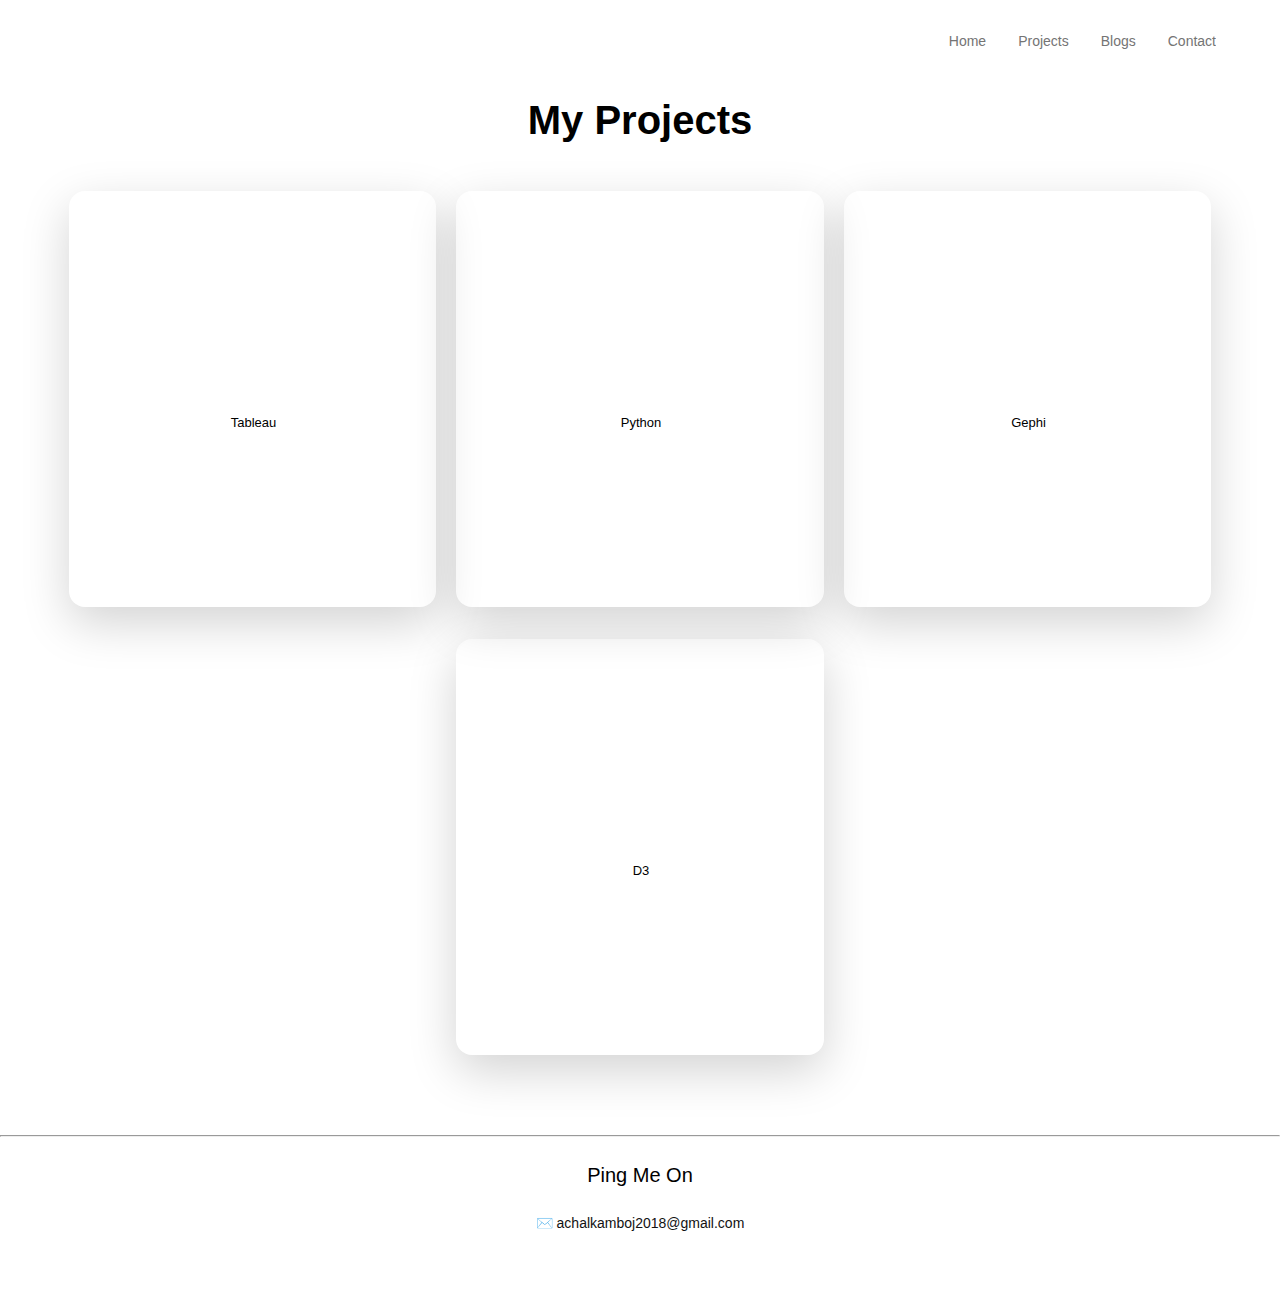
==== projects.html @ e24b0d78 "Add files via upload" ====
<!DOCTYPE html>
<html lang="en">

<head>
    <meta charset="UTF-8">
    <meta http-equiv="X-UA-Compatible" content="IE=edge">
    <meta name="viewport" content="width=device-width, initial-scale=1.0">
    <link rel="stylesheet" href="style.css" type="text/css">
    <script src="https://kit.fontawesome.com/669d1df05a.js" crossorigin="anonymous"></script>
    <link rel="shortcut icon" href="images/favicon.png" type="image/x-icon">
    <title>Achal kamboj | Projects</title>
</head>

<body>
    <div class="mainWrapper">
        <section class="second-projects" style=" padding-bottom:3rem;">
            <section class="top-nav">
                <div>
                    <img src="">
                </div>
                <input id="menu-toggle" type="checkbox" />
                <label class='menu-button-container' for="menu-toggle">
                    <div class='menu-button'></div>
                </label>
                <ul class="menu">
                    <li><a href="index.html">Home</a></li>
                    <li><a href="projects.html">Projects</a></li>
                    <li><a href="blog.html">Blogs</a></li>
                    <li><a href="#contact">Contact</a></li>
                </ul>
            </section>
            <div class="row">
                <h3 class="m-0" style="text-align: center;">My Projects</h3>
            </div>


            <div class="row" style="text-align: center;>
                 <a href="#" target="_blank">
                    <div class="col-3">
                        <div class="card" style="background-image: url(images/emoji.png);">
                            <h4>Covid <br>Dashboard</h4>
                            <div style="display: flex; justify-content: center;">
                                <span id="tag">Tableau</span>
                            </div>
                            <p>A dashboard created using tableau that tells a country wise story about the coronavirus pandemic.
                            </p>
                            <ul>
                                <div class="col-6-card">
                                    <li>
                                        <a href="https://public.tableau.com/shared/NJHC34ZCH?:display_count=n&:origin=viz_share_link" target="_blank">View
                                            Project</a>
                                    </li>
                                </div>
                                <div class="col-6-card">
                                    <li>
                                        <a href="https://github.com/achalkamboj/18CSC301J_RA2011026010028/tree/main/Tableau" target="_blank">Source
                                            Code <i class="fa-solid fa-arrow-up-right-from-square"></i></a>
                                </div>
                                </li>
                            </ul>
                        </div>
                    </div>
                </a>
                   
                <a href="#" target="_blank">
                    <div class="col-3">
                        <div class="card" style="background-image: url(images/cash.png);">
                            <h4>Bar Chart <br> Race</h4>
                            <span id="tag">Python</span>
                            <p>A bar chart race of no. of covid cases of countries created using python. </p>
                            <ul>
                                <div class="col-6-card">
                                    <li>
                                        <a href="https://bar-chart-race-achal.netlify.app/" target="_blank">View
                                            Project</a>
                                    </li>
                                </div>
                                <div class="col-6-card">
                                    <li>
                                        <a href="https://github.com/achalkamboj/18CSC301J_RA2011026010028/tree/main/Python" target="_blank">Source Code
                                            <i class="fa-solid fa-arrow-up-right-from-square"></i></a>
                                </div>
                                </li>
                            </ul>
                        </div>
                    </div>
                </a>

                 <a href="#" target="_blank">
                    <div class="col-3">
                        <div class="card" style="background-image: url(images/tri.png);">
                            <h4>Covid <br>Network Analysis</h4>
                            <span id="tag">Gephi</span>
                            <p>A network analysis done using Gephi with nodes and edges from the dataset.
                            </p>
                            <ul>
                                <div class="col-6-card">
                                    <li>
                                        <a href="https://drive.google.com/file/d/11D1VgxpKtoa0sWozDvrDi5u6AqyqS6fF/view?usp=sharing" target="_blank">View
                                            Project</a>
                                    </li>
                                </div>
                                <div class="col-6-card">
                                    <li>
                                        <a href="https://github.com/achalkamboj/18CSC301J_RA2011026010028/tree/main/Gephi" target="_blank">Source
                                            Code <i class="fa-solid fa-arrow-up-right-from-square"></i></a>
                                </div>
                                </li>
                            </ul>
                        </div>
                    </div>
                </a>
                
                 <a href="#" target="_blank">
                    <div class="col-3">
                        <div class="card" style="background-image: url(images/profit.png);">
                            <h4>Increasing cases<br>Animation</h4>
                            <span id="tag">D3</span>
                            <p>An animation of increating covid cases showing exponential curve.
                            </p>
                            <ul>
                                <div class="col-6-card">
                                    <li>
                                        <a href="https://d3-graph-achal.netlify.app/" target="_blank">View
                                            Project</a>
                                    </li>
                                </div>
                                <div class="col-6-card">
                                    <li>
                                        <a href="https://github.com/achalkamboj/18CSC301J_RA2011026010028/tree/main/D3" target="_blank">Source
                                            Code <i class="fa-solid fa-arrow-up-right-from-square"></i></a>
                                </div>
                                </li>
                            </ul>
                        </div>
                    </div>
                </a>
    
            </div>

        </section>
    </div>
</body>
<footer>
    <hr class="m-0">
    <div id="contact">
        <section class="footer">

            <h4>Ping Me On</h4>

            <p><a href="mailto:achal.kamboj2018@gmail.com" style="text-decoration: none;">✉️
                    achalkamboj2018@gmail.com</a></p>


            <a href="https://www.linkedin.com/in/achal-kamboj-27a564202" target="_blank"><i
                    class="fa-brands fa-linkedin fa-2x fa-beat px-4"></i></a>
            <a href="https://github.com/achalkamboj" target="_blank"><i
                    class="fa-brands fa-github fa-2x fa-beat px-4"></i></a>
            <a href="https://twitter.com/AchalKamboj4" target="_blank"><i
                    class="fa-brands fa-twitter fa-2x fa-beat px-4"></i></a>

        </section>
    </div>
</footer>

</html>
---- style.css ----
@import url('https://rsms.me/inter/inter.css');
html { font-family: 'Inter', sans-serif; }
@supports (font-variation-settings: normal) {
  html { font-family: 'Inter var', sans-serif; }
}
body{
    font-family: Inter,sans-serif;
    margin: 0%;
    height: 100%;
}
/*****NAV-only*****/

.top-nav {
  display: flex;
  flex-direction: row;
  align-items: center;
  justify-content: space-between;
  color: #000;
  height: 50px;
  padding: 1em 3em;
}
.menu {
  display: flex;
  flex-direction: row;
  list-style-type: none;
  margin: 0;
  padding: 0;
}
.menu > li {
  margin: 0 1rem;
  overflow: hidden;
}
.menu li a{
    text-decoration: none;
    color: #747474;
}
.menu li a:hover{
    color: #225fb9;
}
.menu-button-container {
  display: none;
  height: 100%;
  width: 30px;
  cursor: pointer;
  flex-direction: column;
  justify-content: center;
  align-items: center;
}

#menu-toggle {
  display: none;
}

.menu-button,
.menu-button::before,
.menu-button::after {
  display: block;
  background-color: #000;
  position: absolute;
  height: 4px;
  width: 30px;
  transition: transform 400ms cubic-bezier(0.23, 1, 0.32, 1);
  border-radius: 2px;
}

.menu-button::before {
  content: '';
  margin-top: -8px;
}

.menu-button::after {
  content: '';
  margin-top: 8px;
}

#menu-toggle:checked + .menu-button-container .menu-button::before {
  margin-top: 0px;
  transform: rotate(405deg);
}

#menu-toggle:checked + .menu-button-container .menu-button {
  background: rgba(255, 255, 255, 0);
}

#menu-toggle:checked + .menu-button-container .menu-button::after {
  margin-top: 0px;
  transform: rotate(-405deg);
}

@media (max-width: 700px) /*mobile-nav*/{
    .top-nav{
        padding: 0.5rem 1rem;
    }
  .menu-button-container {
    display: flex;
  }
  .menu {
    position: absolute;
    top: 0;
    margin-top: 65px;
    left: 0;
    flex-direction: column;
    width: 100%;
    justify-content: center;
    align-items: center;
  }
  #menu-toggle ~ .menu li {
    height: 0;
    margin: 0;
    padding-top: 2%;
    padding: 0;
    border: 0;
    transition: height 400ms cubic-bezier(0.23, 1, 0.32, 1);
  }
  #menu-toggle:checked ~ .menu li {
    border: 1px solid rgb(213, 213, 213);
    height: 2.5em;
    padding: 1em 0.5em 0.5em 0.5em;
    transition: height 400ms cubic-bezier(0.23, 1, 0.32, 1);
  }
  .menu > li {
    display: flex;
    justify-content: center;
    margin: 0;
    padding: 1em 0;
    width: 100%;
    color: #000000;
    background-color: #fff;
  }
  .menu > li:not(:last-child) {
    border-bottom: 1px solid #444;
  }
}
/*********/
.m-0{
    margin: 0% !important;
}

.row{
    padding: 0.5rem 1rem;
}

.first{
    background-image: url(images/bg-portfolio.png);
    background-size: cover;
    background-position: left;
}
.second-projects{
    background-image: url(images/bg-portfolio.png);
    background-size: cover;
    background-position: left;
}
.first-main{
    display: none;
}
.first-main-1{
    display: block;
}
.first-main img{
    width: 100%;
}
.first-main-1 img{
    width: 100%;
}
h1{
    font-weight: 700;
    font-size: 50px;
}
h2{
    font-weight: 600;
    font-size: 40px;
}
h3{
    font-weight: 600;
    font-size: 25px;
}
h4{
    font-size: 20px;
    font-weight: 500;
}
p{
    font-size: 14px;
    color: #585858;
    line-height: 1.5;
}
.col-6{
    width: 100%;
    display: inline-block;
    vertical-align: middle;
}

.col-6-card{
    width: 49%;
    display: inline-block;
    vertical-align: middle;
}
.col-6-1{
    width: 100%;
    display: inline-block;
    vertical-align: middle;
}
.col-6-2{
    width: 100%;
    display: inline-block;
    vertical-align: middle;
    margin-top:2em;
}
.col-3{
    width: 100%;
    display: inline-block;
    vertical-align: middle;
    margin-top: 2em;
}
.second{
    background-color: #f4f4f4;
}

.card{
    height: 280px!important;
    overflow: hidden!important;
    --bs-bg-opacity: 1;
    background-color: rgba(var(--bs-dark-rgb),var(--bs-bg-opacity))!important;
    border-radius: 1rem;
    box-shadow: 0 1rem 3rem rgba(0,0,0,.175)!important;
    background-size: cover;
    display: flex;
    flex-direction: column;
    min-width: 0;
    word-wrap: break-word;
    padding: 3rem;
    color: #fff!important;
}
.blog-card{
        height: 100%!important;
        overflow: hidden!important;
        --bs-bg-opacity: 1;
        background-color: #fff!important;
        border-radius: 1rem;
        box-shadow: 0 1rem 3rem rgba(0,0,0,.175)!important;
        background-size: cover;
        display: flex;
        flex-direction: column;
        min-width: 0;
        word-wrap: break-word;
}
.blog-card a{
    text-decoration: none;
    color: #121212;
}
.card h4{
    line-height: 1.7rem!important;
    font-weight: 700!important;
    padding-top: 1rem!important;
    margin-bottom: 1.5rem!important;
    margin-top: 3rem!important;
}
#tag {
    background-color: #ffffff;
    color: #000000;
    border-radius: 1rem;
    padding: 0.1rem 0.3rem;
    width: max-content;
    display: inline-block;
    font-size: small;
    margin-left: 2px;
}
.second p {
    font-size: 12px;
    padding-top: 0.5rem!important;
    margin-bottom: 1rem;
    color: #fff;
}
.second-projects p {
    font-size: 12px;
    padding-top: 0.5rem!important;
    margin-bottom: 1rem;
    color: #fff;
}
.second ul{
    list-style: none;
    padding: 0%!important;
    font-size: 14px;
}
.second-projects ul{
    list-style: none;
    padding: 0%!important;
    font-size: 14px;
}
.second-projects a{
    text-decoration: none;
    color: #fff;
}
.second a{
    text-decoration: none;
    color: #fff;
}
.second-2{
    margin-top: 5%;
}
.primary-btn{
    cursor: pointer;
    padding: 2.5% 4%;
    border-radius: 30px;
    border: none;
    background-color: #0d6efd;
}
.primary-btn:hover{
    background-color: #225fb9;
}
.primary-btn a{
    font-size: 15px;
    color: #fff;
    text-decoration: none;
}
.third{
    background: url(images/bg-2.png);
    background-size: cover;
    background-position: left;
}
.footer{
    text-align: center;
    padding-bottom: 3%;
}
.footer a{
    color: #121212 !important;
    margin: 10px;
}



@media only screen and (min-width:768px)/*Desktop*/
{

    .col-3{
        width: 31%;
        margin: 1em 0.5em;
    }
    .first-main{
        display: block;
    }
    .first-main-1{
        display: none;
    }
    .row{
        padding: 1em 3em;
    }

    .col-6{
        width: 49%;
        display: inline-block;
    }
    .col-6-1{
        width: 50%;
        display: inline-block;
    }
    .col-6-2{
        width: 45%;
        margin: 2%;
    }
    .first{
        background-position: center;
    }
    .second-projects{
        background-position: center;
    }
    .nav-items{
        text-align: right;
    }
    .nav-items a{
        display: inline-block;
        justify-content: right;
        margin: 5px;
    }
    h1{
        font-size: 70px;
    }
    h2{
        font-size: 50px;
    }
    h3{
        font-size: 40px;
    }
    .card{
        height: 320px!important;
    }
    .card h4{
    padding-top: 3rem!important;
    margin-top: 3rem!important;
    }
    .second-2{
        margin-top: 1%;
    }
    .primary-btn{
        padding: 1% 2%;
    }
    .third{
        background-position: center;
    }
}
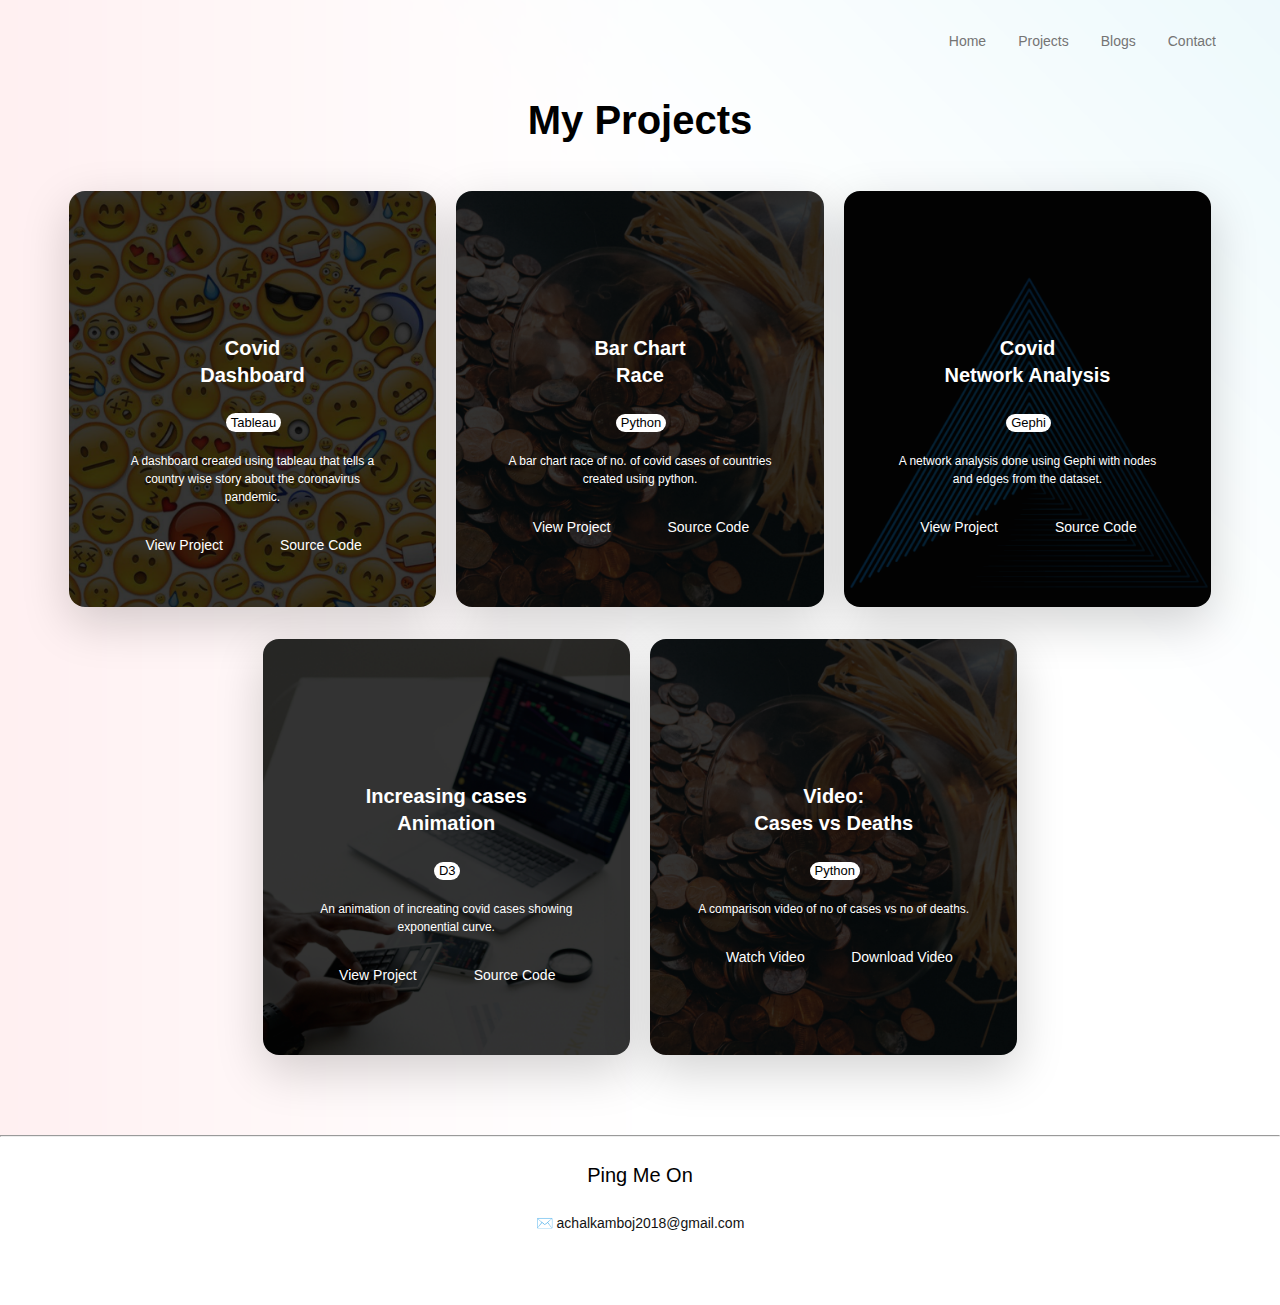
==== commit 0e116f77: "Update projects.html" ====
--- a/projects.html
+++ b/projects.html
@@ -135,6 +135,30 @@
                         </div>
                     </div>
                 </a>
+                                                                               
+                <a href="#" target="_blank">
+                    <div class="col-3">
+                        <div class="card" style="background-image: url(images/cash.png);">
+                            <h4>Video: <br> Cases vs Deaths</h4>
+                            <span id="tag">Python</span>
+                            <p>A comparison video of no of cases vs no of deaths.</p>
+                            <ul>
+                                <div class="col-6-card">
+                                    <li>
+                                        <a href="https://drive.google.com/file/d/1WyJwgt6tOjTg5DHWzyxjhsyv_FsklqZC/view" target="_blank">Watch
+                                            Video</a>
+                                    </li>
+                                </div>
+                                <div class="col-6-card">
+                                    <li>
+                                        <a href="https://github.com/achalkamboj/18CSC301J_RA2011026010028/tree/main/Video" target="_blank">Download Video
+                                            <i class="fa-solid fa-arrow-up-right-from-square"></i></a>
+                                </div>
+                                </li>
+                            </ul>
+                        </div>
+                    </div>
+                </a>
     
             </div>
 
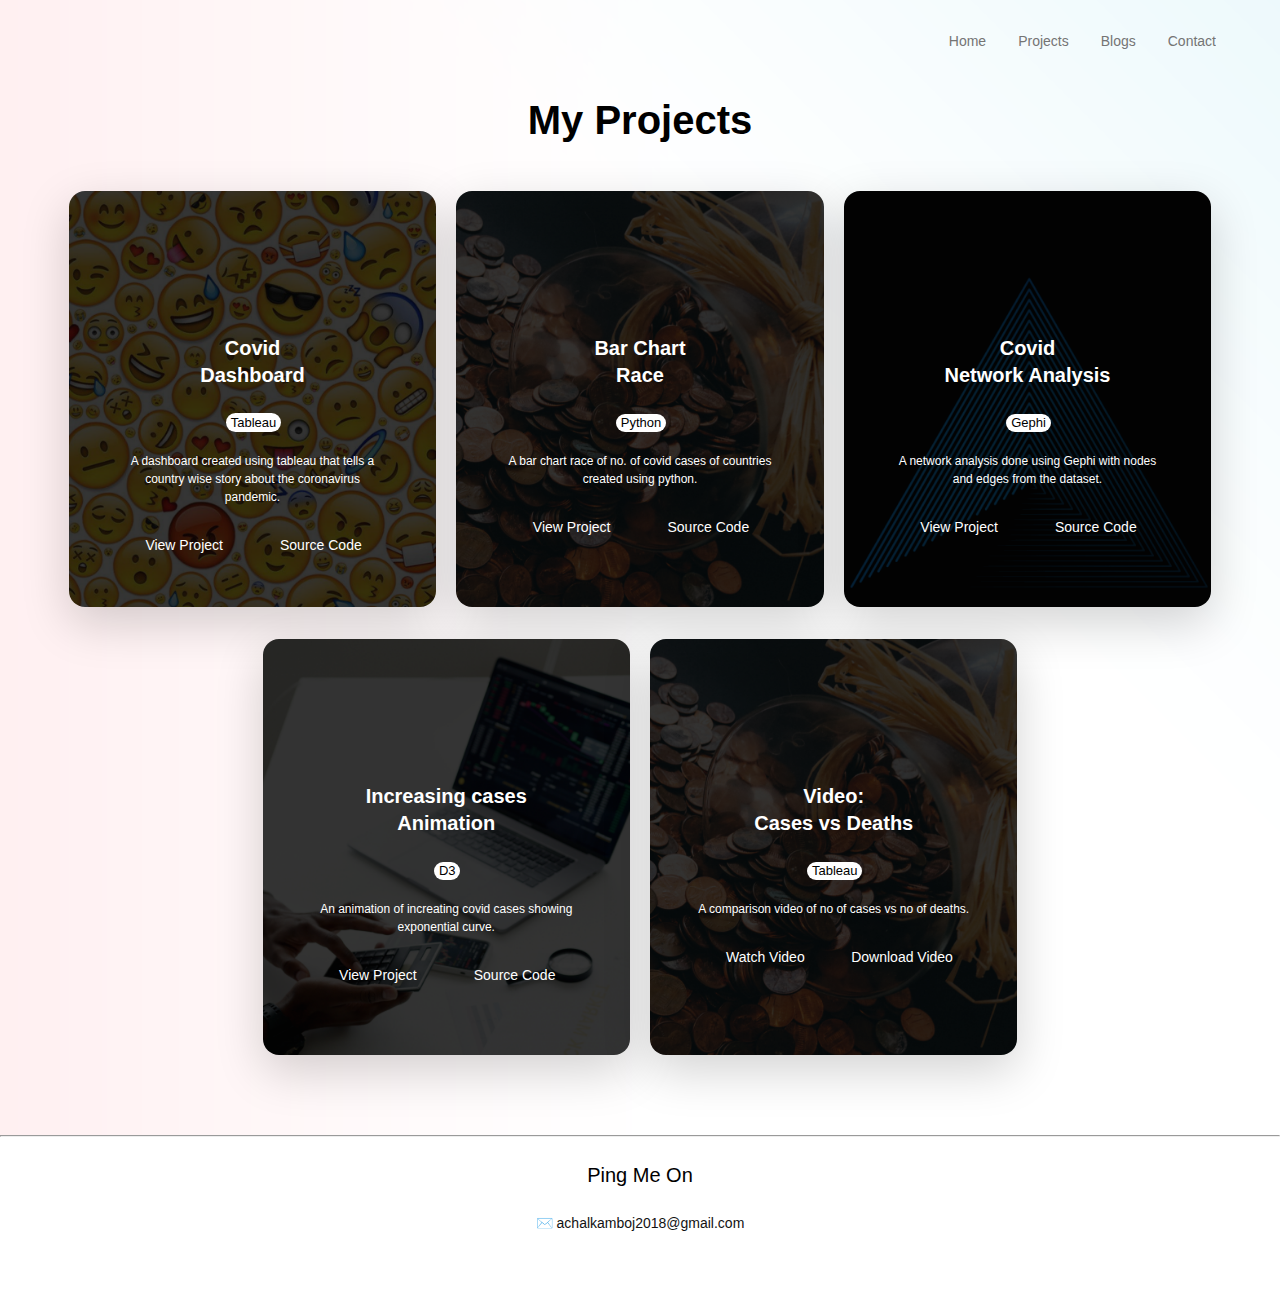
==== commit 07fafe68: "Update projects.html" ====
--- a/projects.html
+++ b/projects.html
@@ -140,7 +140,7 @@
                     <div class="col-3">
                         <div class="card" style="background-image: url(images/cash.png);">
                             <h4>Video: <br> Cases vs Deaths</h4>
-                            <span id="tag">Python</span>
+                            <span id="tag">Tableau</span>
                             <p>A comparison video of no of cases vs no of deaths.</p>
                             <ul>
                                 <div class="col-6-card">
